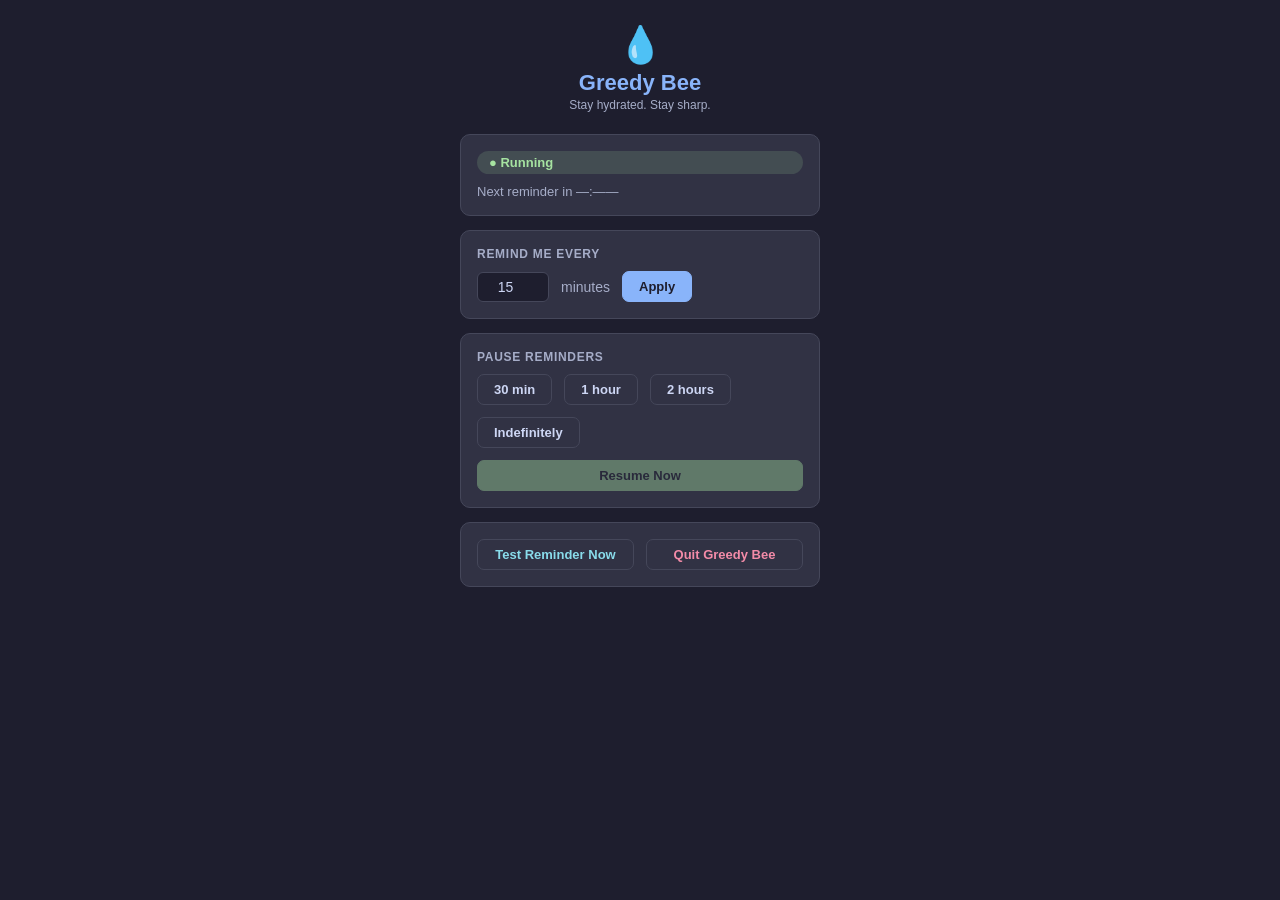
==== frontend/settings/index.html @ a537f65a "Initial commit — Greedy Bee v2 (Tauri rewrite) Rust + WebView2 rewrite of the Python/PyQt6 water rem" ====
<!DOCTYPE html>
<html lang="en">
<head>
  <meta charset="UTF-8" />
  <meta name="viewport" content="width=device-width, initial-scale=1.0" />
  <title>Greedy Bee</title>
  <link rel="stylesheet" href="settings.css" />
</head>
<body>
  <div class="app">

    <header>
      <div class="logo">💧</div>
      <div class="app-name">Greedy Bee</div>
      <div class="tagline">Stay hydrated. Stay sharp.</div>
    </header>

    <!-- Status card -->
    <div class="card">
      <div id="status-badge" class="badge badge-running">● Running</div>
      <div id="countdown-label" class="countdown">Next reminder in —:——</div>
    </div>

    <!-- Interval control -->
    <div class="card">
      <label class="section-label">Remind me every</label>
      <div class="row">
        <input id="interval-input" type="number" min="1" max="240" value="15" />
        <span class="unit">minutes</span>
        <button id="apply-btn" class="btn btn-primary">Apply</button>
      </div>
    </div>

    <!-- Pause controls -->
    <div class="card">
      <label class="section-label">Pause reminders</label>
      <div class="row wrap">
        <button class="btn btn-secondary" data-pause="30">30 min</button>
        <button class="btn btn-secondary" data-pause="60">1 hour</button>
        <button class="btn btn-secondary" data-pause="120">2 hours</button>
        <button class="btn btn-secondary" data-pause="0">Indefinitely</button>
      </div>
      <button id="resume-btn" class="btn btn-accent" disabled>Resume Now</button>
    </div>

    <!-- Test + Quit -->
    <div class="card actions-row">
      <button id="test-btn" class="btn btn-ghost">Test Reminder Now</button>
      <button id="quit-btn" class="btn btn-danger">Quit Greedy Bee</button>
    </div>

  </div>
  <script src="settings.js"></script>
</body>
</html>
---- frontend/settings/settings.css ----
:root {
  --bg:        #1e1e2e;
  --surface:   #313244;
  --border:    #45475a;
  --text:      #cdd6f4;
  --subtext:   #a6adc8;
  --blue:      #89b4fa;
  --green:     #a6e3a1;
  --peach:     #fab387;
  --red:       #f38ba8;
  --cyan:      #89dceb;
  --radius:    10px;
  --gap:       12px;
}

* { margin: 0; padding: 0; box-sizing: border-box; }

body {
  background: var(--bg);
  color: var(--text);
  font-family: 'Segoe UI', Arial, sans-serif;
  font-size: 14px;
  height: 100vh;
  overflow-y: auto;
}

.app {
  max-width: 400px;
  margin: 0 auto;
  padding: 24px 20px 32px;
  display: flex;
  flex-direction: column;
  gap: 14px;
}

/* Header */
header {
  text-align: center;
  padding-bottom: 8px;
}
.logo { font-size: 36px; margin-bottom: 4px; }
.app-name { font-size: 22px; font-weight: 700; color: var(--blue); }
.tagline { color: var(--subtext); font-size: 12px; margin-top: 2px; }

/* Cards */
.card {
  background: var(--surface);
  border: 1px solid var(--border);
  border-radius: var(--radius);
  padding: 16px;
  display: flex;
  flex-direction: column;
  gap: 10px;
}

.section-label {
  font-size: 12px;
  font-weight: 600;
  color: var(--subtext);
  text-transform: uppercase;
  letter-spacing: 0.06em;
}

/* Status */
.badge {
  display: inline-block;
  padding: 4px 12px;
  border-radius: 999px;
  font-weight: 700;
  font-size: 13px;
}
.badge-running { background: rgba(166,227,161,0.15); color: var(--green); }
.badge-paused  { background: rgba(250,179,135,0.15); color: var(--peach); }

.countdown {
  color: var(--subtext);
  font-size: 13px;
  font-variant-numeric: tabular-nums;
}

/* Interval row */
.row {
  display: flex;
  align-items: center;
  gap: var(--gap);
}
.row.wrap { flex-wrap: wrap; }

input[type="number"] {
  width: 72px;
  padding: 6px 10px;
  background: var(--bg);
  border: 1px solid var(--border);
  border-radius: 6px;
  color: var(--text);
  font-size: 14px;
  text-align: center;
}
input[type="number"]:focus {
  outline: none;
  border-color: var(--blue);
}
.unit { color: var(--subtext); }

/* Buttons */
.btn {
  padding: 7px 16px;
  border-radius: 7px;
  border: 1px solid transparent;
  font-size: 13px;
  font-weight: 600;
  cursor: pointer;
  transition: filter 120ms, opacity 120ms;
}
.btn:hover:not(:disabled) { filter: brightness(1.15); }
.btn:active:not(:disabled) { filter: brightness(0.9); }
.btn:disabled { opacity: 0.4; cursor: default; }

.btn-primary   { background: var(--blue);  color: var(--bg); border-color: var(--blue); }
.btn-secondary { background: var(--surface); color: var(--text); border-color: var(--border); }
.btn-accent    { background: var(--green); color: var(--bg); border-color: var(--green); width: 100%; margin-top: 2px; }
.btn-ghost     { background: transparent; color: var(--cyan); border-color: var(--border); flex: 1; }
.btn-danger    { background: transparent; color: var(--red);  border-color: var(--border); flex: 1; }

.actions-row {
  flex-direction: row;
  gap: var(--gap);
}
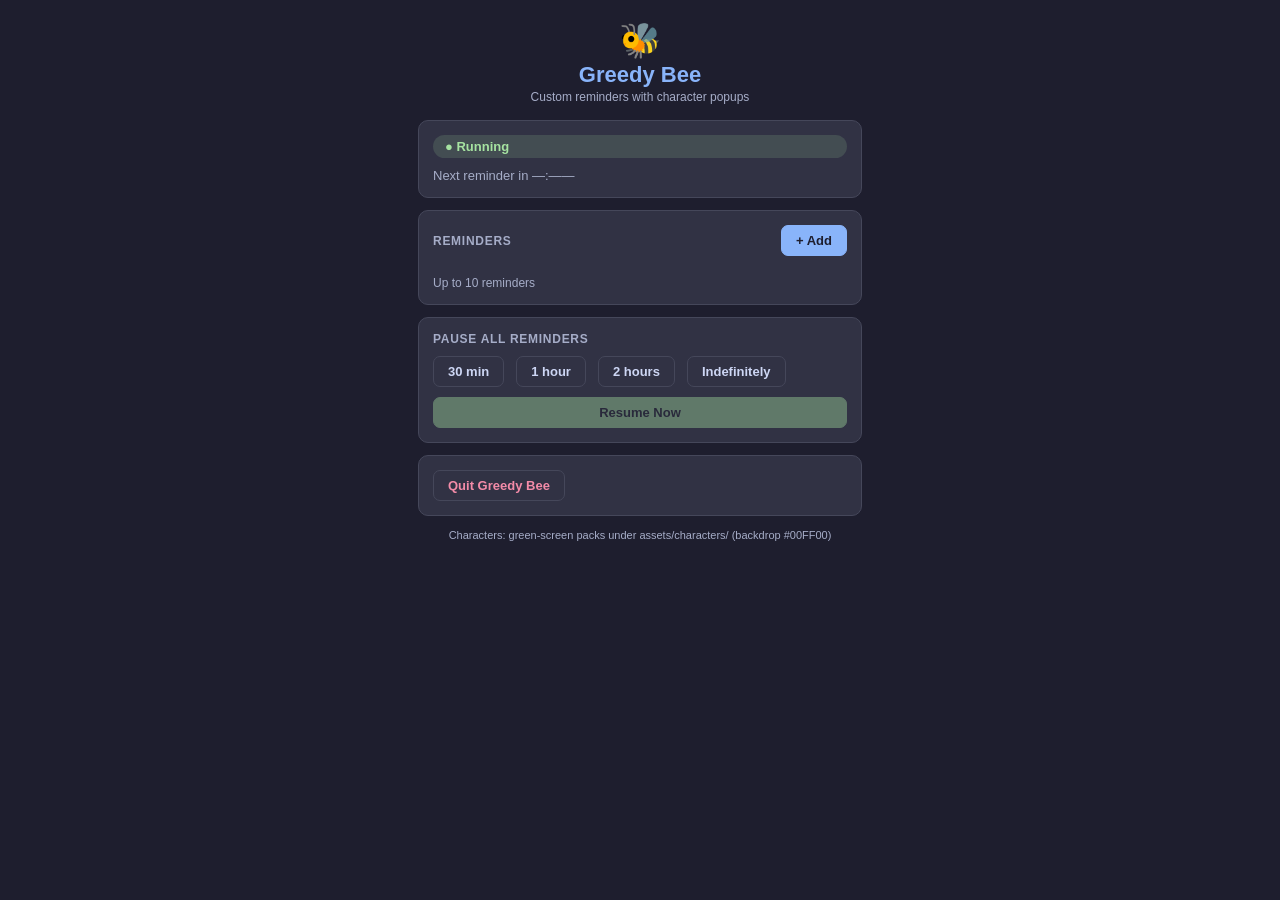
==== commit 6fd5f907: "Add multi-character reminders with Kaybie and Heysi video packs. Support per-reminder character/acti" ====
--- a/frontend/settings/index.html
+++ b/frontend/settings/index.html
@@ -10,30 +10,99 @@
   <div class="app">
 
     <header>
-      <div class="logo">💧</div>
+      <div class="logo">🐝</div>
       <div class="app-name">Greedy Bee</div>
-      <div class="tagline">Stay hydrated. Stay sharp.</div>
+      <div class="tagline">Custom reminders with character popups</div>
     </header>
 
-    <!-- Status card -->
     <div class="card">
       <div id="status-badge" class="badge badge-running">● Running</div>
       <div id="countdown-label" class="countdown">Next reminder in —:——</div>
     </div>
 
-    <!-- Interval control -->
     <div class="card">
-      <label class="section-label">Remind me every</label>
-      <div class="row">
-        <input id="interval-input" type="number" min="1" max="240" value="15" />
-        <span class="unit">minutes</span>
-        <button id="apply-btn" class="btn btn-primary">Apply</button>
+      <div class="row between">
+        <label class="section-label">Reminders</label>
+        <button id="add-btn" class="btn btn-primary">+ Add</button>
       </div>
+      <div id="reminder-list" class="reminder-list"></div>
+      <div id="reminder-cap" class="hint">Up to 10 reminders</div>
     </div>
 
-    <!-- Pause controls -->
+    <div id="editor-card" class="card editor hidden">
+      <label class="section-label" id="editor-title">Edit reminder</label>
+      <input type="hidden" id="edit-id" />
+
+      <label class="field-label">Name</label>
+      <input id="edit-name" type="text" maxlength="60" placeholder="Drink water" />
+
+      <label class="field-label">Character</label>
+      <div id="edit-character-picker" class="char-picker" role="listbox" aria-label="Character"></div>
+      <input type="hidden" id="edit-character" value="" />
+
+      <label class="field-label">Action</label>
+      <select id="edit-action"></select>
+
+      <label class="field-label">Popup message <span id="msg-count" class="counter">0/80</span></label>
+      <input id="edit-message" type="text" maxlength="80" placeholder="Did you remember to drink water?" />
+
+      <div id="board-field" class="hidden">
+        <label class="field-label">Board text <span id="board-count" class="counter">0/30</span></label>
+        <input id="edit-board" type="text" maxlength="100" placeholder="Stand up and stretch now" />
+        <div class="hint">20–30 characters, or a link (http/https)</div>
+      </div>
+
+      <label class="field-label">“Not yet” message</label>
+      <input id="edit-not-yet" type="text" maxlength="80" placeholder="Do it now!" />
+
+      <label class="field-label">Schedule</label>
+      <select id="edit-schedule-type">
+        <option value="interval">Every N minutes</option>
+        <option value="once">Once (date + time)</option>
+        <option value="daily">Daily at time</option>
+        <option value="weekly">Weekly on days</option>
+      </select>
+
+      <div id="sched-interval" class="sched-pane">
+        <div class="row">
+          <input id="edit-minutes" type="number" min="1" max="240" value="15" />
+          <span class="unit">minutes</span>
+        </div>
+      </div>
+
+      <div id="sched-once" class="sched-pane hidden">
+        <div class="row">
+          <input id="edit-date" type="date" />
+          <input id="edit-once-time" type="time" />
+        </div>
+      </div>
+
+      <div id="sched-daily" class="sched-pane hidden">
+        <input id="edit-daily-time" type="time" />
+      </div>
+
+      <div id="sched-weekly" class="sched-pane hidden">
+        <div class="days" id="edit-days">
+          <label><input type="checkbox" value="0" /> Mon</label>
+          <label><input type="checkbox" value="1" /> Tue</label>
+          <label><input type="checkbox" value="2" /> Wed</label>
+          <label><input type="checkbox" value="3" /> Thu</label>
+          <label><input type="checkbox" value="4" /> Fri</label>
+          <label><input type="checkbox" value="5" /> Sat</label>
+          <label><input type="checkbox" value="6" /> Sun</label>
+        </div>
+        <input id="edit-weekly-time" type="time" />
+      </div>
+
+      <div class="row">
+        <button id="save-btn" class="btn btn-primary grow">Save</button>
+        <button id="cancel-btn" class="btn btn-secondary">Cancel</button>
+      </div>
+      <div id="editor-error" class="error"></div>
+    </div>
+
     <div class="card">
-      <label class="section-label">Pause reminders</label>
+      <label class="section-label">Pause all reminders</label>
       <div class="row wrap">
         <button class="btn btn-secondary" data-pause="30">30 min</button>
         <button class="btn btn-secondary" data-pause="60">1 hour</button>
@@ -43,10 +112,12 @@
       <button id="resume-btn" class="btn btn-accent" disabled>Resume Now</button>
     </div>
 
-    <!-- Test + Quit -->
     <div class="card actions-row">
-      <button id="test-btn" class="btn btn-ghost">Test Reminder Now</button>
       <button id="quit-btn" class="btn btn-danger">Quit Greedy Bee</button>
+    </div>
+
+    <div class="about" id="about-credits">
+      Characters: green-screen packs under assets/characters/ (backdrop #00FF00)
     </div>
 
   </div>
--- a/frontend/settings/settings.css
+++ b/frontend/settings/settings.css
@@ -25,29 +25,24 @@
 }
 
 .app {
-  max-width: 400px;
+  max-width: 480px;
   margin: 0 auto;
-  padding: 24px 20px 32px;
-  display: flex;
-  flex-direction: column;
-  gap: 14px;
-}
-
-/* Header */
-header {
-  text-align: center;
-  padding-bottom: 8px;
-}
-.logo { font-size: 36px; margin-bottom: 4px; }
+  padding: 20px 18px 28px;
+  display: flex;
+  flex-direction: column;
+  gap: 12px;
+}
+
+header { text-align: center; padding-bottom: 4px; }
+.logo { font-size: 34px; margin-bottom: 2px; }
 .app-name { font-size: 22px; font-weight: 700; color: var(--blue); }
 .tagline { color: var(--subtext); font-size: 12px; margin-top: 2px; }
 
-/* Cards */
 .card {
   background: var(--surface);
   border: 1px solid var(--border);
   border-radius: var(--radius);
-  padding: 16px;
+  padding: 14px;
   display: flex;
   flex-direction: column;
   gap: 10px;
@@ -61,7 +56,12 @@
   letter-spacing: 0.06em;
 }
 
-/* Status */
+.field-label {
+  font-size: 12px;
+  color: var(--subtext);
+  margin-top: 2px;
+}
+
 .badge {
   display: inline-block;
   padding: 4px 12px;
@@ -78,33 +78,39 @@
   font-variant-numeric: tabular-nums;
 }
 
-/* Interval row */
 .row {
   display: flex;
   align-items: center;
   gap: var(--gap);
 }
 .row.wrap { flex-wrap: wrap; }
-
-input[type="number"] {
-  width: 72px;
-  padding: 6px 10px;
+.row.between { justify-content: space-between; }
+.grow { flex: 1; }
+.field { display: flex; flex-direction: column; gap: 4px; }
+
+input[type="number"],
+input[type="text"],
+input[type="date"],
+input[type="time"],
+select {
+  width: 100%;
+  padding: 7px 10px;
   background: var(--bg);
   border: 1px solid var(--border);
   border-radius: 6px;
   color: var(--text);
   font-size: 14px;
-  text-align: center;
-}
-input[type="number"]:focus {
+}
+input[type="number"] { width: 80px; text-align: center; }
+input:focus, select:focus {
   outline: none;
   border-color: var(--blue);
 }
 .unit { color: var(--subtext); }
-
-/* Buttons */
+.counter { float: right; font-weight: 400; }
+
 .btn {
-  padding: 7px 16px;
+  padding: 7px 14px;
   border-radius: 7px;
   border: 1px solid transparent;
   font-size: 13px;
@@ -113,16 +119,86 @@
   transition: filter 120ms, opacity 120ms;
 }
 .btn:hover:not(:disabled) { filter: brightness(1.15); }
-.btn:active:not(:disabled) { filter: brightness(0.9); }
 .btn:disabled { opacity: 0.4; cursor: default; }
 
 .btn-primary   { background: var(--blue);  color: var(--bg); border-color: var(--blue); }
 .btn-secondary { background: var(--surface); color: var(--text); border-color: var(--border); }
-.btn-accent    { background: var(--green); color: var(--bg); border-color: var(--green); width: 100%; margin-top: 2px; }
-.btn-ghost     { background: transparent; color: var(--cyan); border-color: var(--border); flex: 1; }
-.btn-danger    { background: transparent; color: var(--red);  border-color: var(--border); flex: 1; }
-
-.actions-row {
-  flex-direction: row;
-  gap: var(--gap);
-}
+.btn-accent    { background: var(--green); color: var(--bg); border-color: var(--green); width: 100%; }
+.btn-ghost     { background: transparent; color: var(--cyan); border-color: var(--border); }
+.btn-danger    { background: transparent; color: var(--red);  border-color: var(--border); }
+
+.actions-row { flex-direction: row; }
+
+.reminder-list { display: flex; flex-direction: column; gap: 10px; }
+.reminder-card {
+  background: var(--bg);
+  border: 1px solid var(--border);
+  border-radius: 8px;
+  padding: 10px;
+  display: flex;
+  flex-direction: column;
+  gap: 8px;
+}
+.reminder-top { display: flex; justify-content: space-between; gap: 8px; }
+.reminder-name { font-weight: 700; }
+.reminder-meta, .reminder-next { font-size: 12px; color: var(--subtext); }
+.toggle { font-size: 12px; color: var(--subtext); display: flex; align-items: center; gap: 4px; }
+
+.days {
+  display: flex;
+  flex-wrap: wrap;
+  gap: 8px;
+  font-size: 12px;
+  color: var(--subtext);
+}
+.days label { display: flex; align-items: center; gap: 3px; }
+
+.hint { font-size: 12px; color: var(--subtext); }
+.error { color: var(--red); font-size: 12px; min-height: 16px; }
+.hidden { display: none !important; }
+
+.char-picker {
+  display: flex;
+  flex-wrap: wrap;
+  gap: 10px;
+}
+.char-card {
+  width: 96px;
+  padding: 6px;
+  border: 2px solid var(--border);
+  border-radius: 8px;
+  background: var(--bg);
+  cursor: pointer;
+  display: flex;
+  flex-direction: column;
+  align-items: center;
+  gap: 6px;
+  color: var(--text);
+  font: inherit;
+}
+.char-card:hover { border-color: var(--blue); }
+.char-card.selected {
+  border-color: var(--blue);
+  box-shadow: 0 0 0 1px var(--blue);
+}
+.char-card img {
+  width: 80px;
+  height: 80px;
+  object-fit: contain;
+  background: #1a3c2c;
+  border-radius: 6px;
+  display: block;
+}
+.char-card .char-name {
+  font-size: 12px;
+  font-weight: 600;
+  text-align: center;
+  line-height: 1.2;
+}
+.about {
+  font-size: 11px;
+  color: var(--subtext);
+  text-align: center;
+  line-height: 1.4;
+  padding: 0 8px;
+}
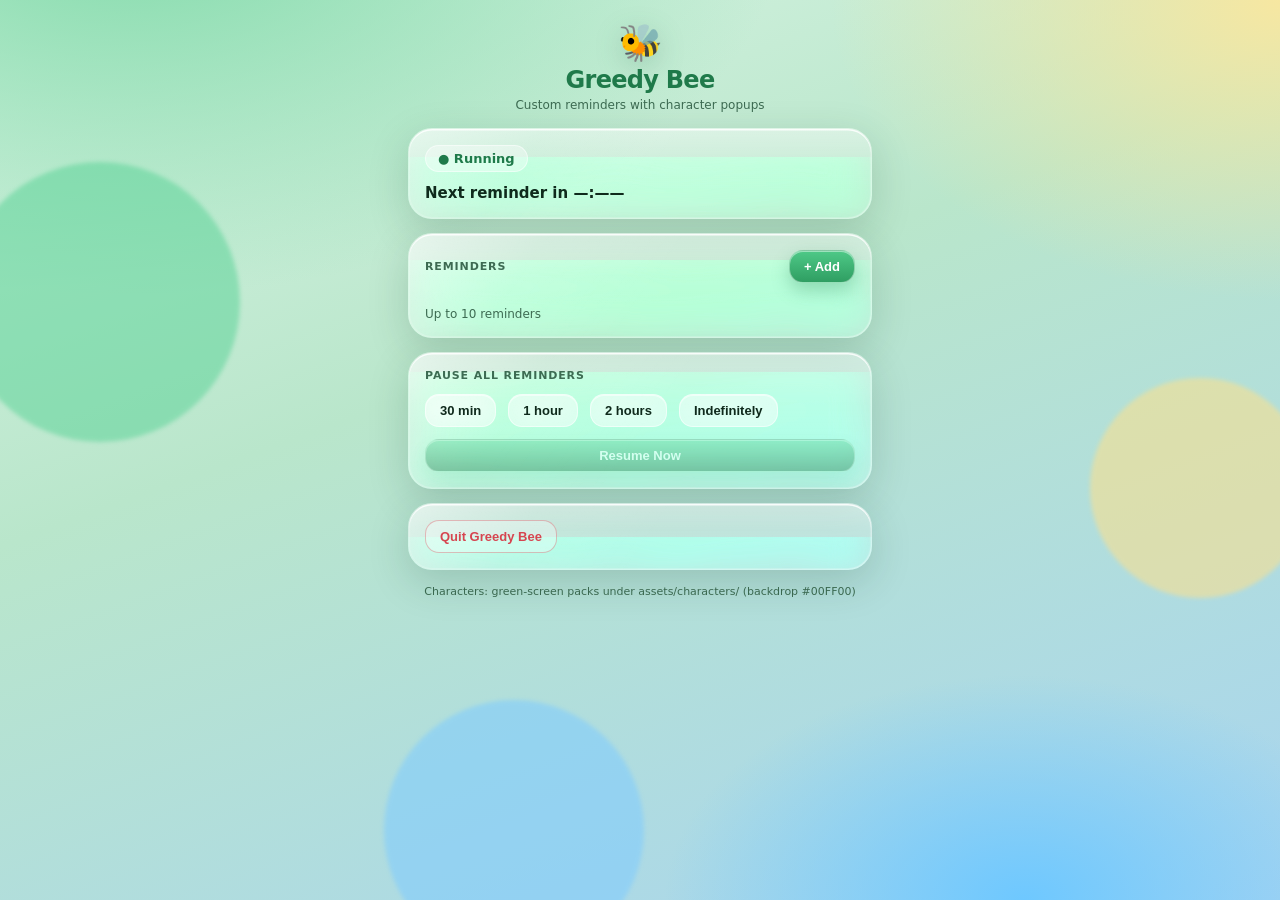
==== commit f64accf4: "Fix live reminder timers, pause resume, overlay crop, and liquid glass. Countdown fields now use cam" ====
--- a/frontend/settings/index.html
+++ b/frontend/settings/index.html
@@ -7,6 +7,21 @@
   <link rel="stylesheet" href="settings.css" />
 </head>
 <body>
+  <!-- Busy backdrop so liquid glass can refract / frost something visible -->
+  <div class="bg-orbs" aria-hidden="true">
+    <span class="orb orb-a"></span>
+    <span class="orb orb-b"></span>
+    <span class="orb orb-c"></span>
+  </div>
+
+  <svg width="0" height="0" aria-hidden="true" style="position:absolute">
+    <filter id="lg-refract" x="-20%" y="-20%" width="140%" height="140%">
+      <feTurbulence type="fractalNoise" baseFrequency="0.008 0.012" numOctaves="2" seed="9" result="n"/>
+      <feGaussianBlur in="n" stdDeviation="1.4" result="s"/>
+      <feDisplacementMap in="SourceGraphic" in2="s" scale="28" xChannelSelector="R" yChannelSelector="G"/>
+    </filter>
+  </svg>
+
   <div class="app">
 
     <header>
@@ -15,12 +30,12 @@
       <div class="tagline">Custom reminders with character popups</div>
     </header>
 
-    <div class="card">
+    <div class="card liquid-glass">
       <div id="status-badge" class="badge badge-running">● Running</div>
       <div id="countdown-label" class="countdown">Next reminder in —:——</div>
     </div>
 
-    <div class="card">
+    <div class="card liquid-glass">
       <div class="row between">
         <label class="section-label">Reminders</label>
         <button id="add-btn" class="btn btn-primary">+ Add</button>
@@ -29,7 +44,7 @@
       <div id="reminder-cap" class="hint">Up to 10 reminders</div>
     </div>
 
-    <div id="editor-card" class="card editor hidden">
+    <div id="editor-card" class="card liquid-glass editor hidden">
       <label class="section-label" id="editor-title">Edit reminder</label>
       <input type="hidden" id="edit-id" />
 
@@ -101,7 +116,7 @@
       <div id="editor-error" class="error"></div>
     </div>
 
-    <div class="card">
+    <div class="card liquid-glass">
       <label class="section-label">Pause all reminders</label>
       <div class="row wrap">
         <button class="btn btn-secondary" data-pause="30">30 min</button>
@@ -112,7 +127,7 @@
       <button id="resume-btn" class="btn btn-accent" disabled>Resume Now</button>
     </div>
 
-    <div class="card actions-row">
+    <div class="card liquid-glass actions-row">
       <button id="quit-btn" class="btn btn-danger">Quit Greedy Bee</button>
     </div>
 
--- a/frontend/settings/settings.css
+++ b/frontend/settings/settings.css
@@ -1,59 +1,150 @@
 :root {
-  --bg:        #1e1e2e;
-  --surface:   #313244;
-  --border:    #45475a;
-  --text:      #cdd6f4;
-  --subtext:   #a6adc8;
-  --blue:      #89b4fa;
-  --green:     #a6e3a1;
-  --peach:     #fab387;
-  --red:       #f38ba8;
-  --cyan:      #89dceb;
-  --radius:    10px;
-  --gap:       12px;
+  --text: #0f2a1c;
+  --subtext: #3d6b52;
+  --accent: #2f9e62;
+  --accent-deep: #1f7a4a;
+  --danger: #d64550;
+  /* Apple-style liquid glass: low-alpha tint + heavy saturate + specular rim */
+  --tint: rgba(255, 255, 255, 0.14);
+  --rim: rgba(255, 255, 255, 0.38);
+  --blur: 18px;
+  --sat: 190%;
+  --radius: 24px;
+  --gap: 12px;
 }
 
 * { margin: 0; padding: 0; box-sizing: border-box; }
 
 body {
-  background: var(--bg);
+  position: relative;
+  min-height: 100vh;
   color: var(--text);
-  font-family: 'Segoe UI', Arial, sans-serif;
+  font-family: 'Segoe UI', system-ui, sans-serif;
   font-size: 14px;
-  height: 100vh;
   overflow-y: auto;
+  background: #c8e6d4;
+}
+
+.bg-orbs {
+  position: fixed;
+  inset: 0;
+  z-index: 0;
+  overflow: hidden;
+  background:
+    radial-gradient(1200px 700px at 10% -10%, #7fd9a8 0%, transparent 55%),
+    radial-gradient(900px 600px at 100% 0%, #f7e7a1 0%, transparent 50%),
+    radial-gradient(800px 500px at 80% 100%, #6ec8ff 0%, transparent 45%),
+    linear-gradient(160deg, #d9f5e4 0%, #b9e6cb 40%, #a8d4f0 100%);
+}
+.orb {
+  position: absolute;
+  border-radius: 50%;
+  filter: blur(2px);
+  opacity: 0.55;
+  animation: drift 14s ease-in-out infinite alternate;
+}
+.orb-a { width: 280px; height: 280px; left: -40px; top: 18%; background: #5fd49a; }
+.orb-b { width: 220px; height: 220px; right: -30px; top: 42%; background: #ffe08a; animation-delay: -4s; }
+.orb-c { width: 260px; height: 260px; left: 30%; bottom: -60px; background: #7ecbff; animation-delay: -8s; }
+
+@keyframes drift {
+  from { transform: translate3d(0, 0, 0) scale(1); }
+  to { transform: translate3d(24px, -18px, 0) scale(1.08); }
 }
 
 .app {
-  max-width: 480px;
+  position: relative;
+  z-index: 1;
+  max-width: 500px;
   margin: 0 auto;
-  padding: 20px 18px 28px;
+  padding: 22px 18px 32px;
+  display: flex;
+  flex-direction: column;
+  gap: 14px;
+}
+
+header { text-align: center; padding-bottom: 2px; }
+.logo { font-size: 36px; margin-bottom: 2px; filter: drop-shadow(0 6px 14px rgba(20,80,50,0.22)); }
+.app-name {
+  font-size: 24px;
+  font-weight: 750;
+  color: var(--accent-deep);
+  letter-spacing: -0.03em;
+}
+.tagline { color: var(--subtext); font-size: 12px; margin-top: 4px; }
+
+.liquid-glass {
+  position: relative;
+  isolation: isolate;
+  background: var(--tint);
+  -webkit-backdrop-filter: blur(var(--blur)) saturate(var(--sat)) brightness(1.1);
+  backdrop-filter: blur(var(--blur)) saturate(var(--sat)) brightness(1.1);
+  border: 1px solid var(--rim);
+  border-radius: var(--radius);
+  /* Specular rim (top edge) is the tell for liquid glass vs flat glassmorphism */
+  box-shadow:
+    0 12px 40px rgba(15, 60, 40, 0.18),
+    inset 0 1.5px 0 rgba(255, 255, 255, 0.85),
+    inset 0 -1px 0 rgba(255, 255, 255, 0.16),
+    inset 1px 0 1px rgba(255, 255, 255, 0.22),
+    inset -1px 0 1px rgba(255, 255, 255, 0.22);
+}
+
+@supports (backdrop-filter: url('#lg-refract')) {
+  .liquid-glass {
+    backdrop-filter: blur(var(--blur)) saturate(var(--sat)) brightness(1.1) url('#lg-refract');
+    -webkit-backdrop-filter: blur(var(--blur)) saturate(var(--sat)) brightness(1.1) url('#lg-refract');
+  }
+}
+
+.liquid-glass::before {
+  content: "";
+  position: absolute;
+  inset: 0;
+  border-radius: inherit;
+  pointer-events: none;
+  background: linear-gradient(
+    180deg,
+    rgba(255, 255, 255, 0.32) 0%,
+    rgba(255, 255, 255, 0.06) 40%,
+    transparent 68%
+  );
+}
+
+.liquid-glass::after {
+  content: "";
+  position: absolute;
+  inset: 0;
+  border-radius: inherit;
+  pointer-events: none;
+  background: linear-gradient(
+    125deg,
+    rgba(255, 255, 255, 0.5) 0%,
+    rgba(255, 255, 255, 0.08) 26%,
+    transparent 52%
+  );
+  mix-blend-mode: soft-light;
+  opacity: 0.9;
+}
+
+.card {
+  padding: 16px;
   display: flex;
   flex-direction: column;
   gap: 12px;
 }
 
-header { text-align: center; padding-bottom: 4px; }
-.logo { font-size: 34px; margin-bottom: 2px; }
-.app-name { font-size: 22px; font-weight: 700; color: var(--blue); }
-.tagline { color: var(--subtext); font-size: 12px; margin-top: 2px; }
-
-.card {
-  background: var(--surface);
-  border: 1px solid var(--border);
-  border-radius: var(--radius);
-  padding: 14px;
-  display: flex;
-  flex-direction: column;
-  gap: 10px;
+.card > * {
+  position: relative;
+  z-index: 1;
 }
 
 .section-label {
-  font-size: 12px;
-  font-weight: 600;
+  font-size: 11px;
+  font-weight: 700;
   color: var(--subtext);
   text-transform: uppercase;
-  letter-spacing: 0.06em;
+  letter-spacing: 0.08em;
 }
 
 .field-label {
@@ -63,18 +154,24 @@
 }
 
 .badge {
-  display: inline-block;
-  padding: 4px 12px;
+  display: inline-flex;
+  align-items: center;
+  gap: 6px;
+  padding: 5px 12px;
   border-radius: 999px;
   font-weight: 700;
   font-size: 13px;
-}
-.badge-running { background: rgba(166,227,161,0.15); color: var(--green); }
-.badge-paused  { background: rgba(250,179,135,0.15); color: var(--peach); }
+  background: rgba(255, 255, 255, 0.35);
+  border: 1px solid rgba(255, 255, 255, 0.5);
+  width: fit-content;
+}
+.badge-running { color: var(--accent-deep); }
+.badge-paused { color: #9a5b1a; }
 
 .countdown {
-  color: var(--subtext);
-  font-size: 13px;
+  color: var(--text);
+  font-size: 15px;
+  font-weight: 650;
   font-variant-numeric: tabular-nums;
 }
 
@@ -86,7 +183,6 @@
 .row.wrap { flex-wrap: wrap; }
 .row.between { justify-content: space-between; }
 .grow { flex: 1; }
-.field { display: flex; flex-direction: column; gap: 4px; }
 
 input[type="number"],
 input[type="text"],
@@ -94,55 +190,162 @@
 input[type="time"],
 select {
   width: 100%;
-  padding: 7px 10px;
-  background: var(--bg);
-  border: 1px solid var(--border);
-  border-radius: 6px;
+  padding: 9px 12px;
+  background: rgba(255, 255, 255, 0.4);
+  -webkit-backdrop-filter: blur(10px);
+  backdrop-filter: blur(10px);
+  border: 1px solid rgba(255, 255, 255, 0.55);
+  border-radius: 14px;
   color: var(--text);
   font-size: 14px;
+  box-shadow: inset 0 1px 0 rgba(255,255,255,0.55);
 }
 input[type="number"] { width: 80px; text-align: center; }
 input:focus, select:focus {
   outline: none;
-  border-color: var(--blue);
+  border-color: rgba(47, 158, 98, 0.7);
+  box-shadow: inset 0 1px 0 rgba(255,255,255,0.55), 0 0 0 3px rgba(47, 158, 98, 0.2);
 }
 .unit { color: var(--subtext); }
 .counter { float: right; font-weight: 400; }
 
 .btn {
-  padding: 7px 14px;
-  border-radius: 7px;
+  padding: 8px 14px;
+  border-radius: 14px;
   border: 1px solid transparent;
   font-size: 13px;
-  font-weight: 600;
+  font-weight: 650;
   cursor: pointer;
-  transition: filter 120ms, opacity 120ms;
-}
-.btn:hover:not(:disabled) { filter: brightness(1.15); }
-.btn:disabled { opacity: 0.4; cursor: default; }
-
-.btn-primary   { background: var(--blue);  color: var(--bg); border-color: var(--blue); }
-.btn-secondary { background: var(--surface); color: var(--text); border-color: var(--border); }
-.btn-accent    { background: var(--green); color: var(--bg); border-color: var(--green); width: 100%; }
-.btn-ghost     { background: transparent; color: var(--cyan); border-color: var(--border); }
-.btn-danger    { background: transparent; color: var(--red);  border-color: var(--border); }
+  transition: transform 120ms, filter 120ms, opacity 120ms, box-shadow 120ms;
+}
+.btn:hover:not(:disabled) { filter: brightness(1.04); transform: translateY(-1px); }
+.btn:disabled { opacity: 0.42; cursor: default; transform: none; }
+
+.btn-primary {
+  background: linear-gradient(180deg, #4ec987 0%, var(--accent) 100%);
+  color: #fff;
+  border-color: rgba(255, 255, 255, 0.4);
+  box-shadow: inset 0 1px 0 rgba(255,255,255,0.45), 0 8px 18px rgba(31, 122, 74, 0.28);
+}
+.btn-secondary {
+  background: rgba(255, 255, 255, 0.42);
+  color: var(--text);
+  border-color: rgba(255, 255, 255, 0.55);
+  -webkit-backdrop-filter: blur(10px);
+  backdrop-filter: blur(10px);
+  box-shadow: inset 0 1px 0 rgba(255,255,255,0.55);
+}
+.btn-accent {
+  background: linear-gradient(180deg, #5fd49a 0%, var(--accent-deep) 100%);
+  color: #fff;
+  border-color: rgba(255, 255, 255, 0.35);
+  width: 100%;
+  box-shadow: inset 0 1px 0 rgba(255,255,255,0.4), 0 8px 18px rgba(31, 122, 74, 0.25);
+}
+.btn-ghost {
+  background: transparent;
+  color: var(--accent-deep);
+  border-color: rgba(47, 158, 98, 0.35);
+}
+.btn-danger {
+  background: rgba(255, 255, 255, 0.3);
+  color: var(--danger);
+  border-color: rgba(214, 69, 80, 0.35);
+}
+.btn-sm { padding: 6px 10px; font-size: 12px; border-radius: 11px; }
 
 .actions-row { flex-direction: row; }
 
-.reminder-list { display: flex; flex-direction: column; gap: 10px; }
-.reminder-card {
-  background: var(--bg);
-  border: 1px solid var(--border);
-  border-radius: 8px;
-  padding: 10px;
-  display: flex;
-  flex-direction: column;
+/* Accordion reminder list */
+.reminder-list { display: flex; flex-direction: column; gap: 8px; }
+
+.reminder-item {
+  border-radius: 16px;
+  background: rgba(255, 255, 255, 0.28);
+  border: 1px solid rgba(255, 255, 255, 0.5);
+  box-shadow: inset 0 1px 0 rgba(255,255,255,0.55);
+  overflow: hidden;
+  transition: background 160ms, box-shadow 160ms;
+}
+.reminder-item.open {
+  background: rgba(255, 255, 255, 0.4);
+  box-shadow: inset 0 1px 0 rgba(255,255,255,0.65), 0 8px 22px rgba(15, 60, 40, 0.1);
+}
+.reminder-item.active-fire {
+  border-color: rgba(47, 158, 98, 0.65);
+}
+
+.reminder-summary {
+  width: 100%;
+  display: grid;
+  grid-template-columns: 1fr auto auto;
+  gap: 10px;
+  align-items: center;
+  padding: 12px 12px 12px 14px;
+  border: 0;
+  background: transparent;
+  color: inherit;
+  font: inherit;
+  text-align: left;
+  cursor: pointer;
+}
+.reminder-summary:hover { background: rgba(255, 255, 255, 0.18); }
+
+.reminder-title {
+  font-weight: 700;
+  font-size: 14px;
+  line-height: 1.25;
+}
+.reminder-sub {
+  font-size: 11px;
+  color: var(--subtext);
+  margin-top: 2px;
+}
+.reminder-timer {
+  font-variant-numeric: tabular-nums;
+  font-weight: 750;
+  font-size: 14px;
+  color: var(--accent-deep);
+  min-width: 52px;
+  text-align: right;
+}
+.reminder-timer.due { color: #b45309; }
+.reminder-timer.disabled { color: var(--subtext); font-weight: 600; }
+
+.chevron {
+  width: 18px;
+  height: 18px;
+  opacity: 0.55;
+  transition: transform 160ms;
+}
+.reminder-item.open .chevron { transform: rotate(180deg); }
+
+.reminder-panel {
+  display: none;
+  padding: 0 12px 12px;
+  border-top: 1px solid rgba(255, 255, 255, 0.35);
+}
+.reminder-item.open .reminder-panel { display: block; padding-top: 10px; }
+
+.reminder-panel-meta {
+  font-size: 12px;
+  color: var(--subtext);
+  margin-bottom: 10px;
+}
+.reminder-actions {
+  display: flex;
+  flex-wrap: wrap;
   gap: 8px;
-}
-.reminder-top { display: flex; justify-content: space-between; gap: 8px; }
-.reminder-name { font-weight: 700; }
-.reminder-meta, .reminder-next { font-size: 12px; color: var(--subtext); }
-.toggle { font-size: 12px; color: var(--subtext); display: flex; align-items: center; gap: 4px; }
+  align-items: center;
+}
+.toggle {
+  margin-left: auto;
+  font-size: 12px;
+  color: var(--subtext);
+  display: flex;
+  align-items: center;
+  gap: 4px;
+}
 
 .days {
   display: flex;
@@ -154,7 +357,7 @@
 .days label { display: flex; align-items: center; gap: 3px; }
 
 .hint { font-size: 12px; color: var(--subtext); }
-.error { color: var(--red); font-size: 12px; min-height: 16px; }
+.error { color: var(--danger); font-size: 12px; min-height: 16px; }
 .hidden { display: none !important; }
 
 .char-picker {
@@ -163,11 +366,14 @@
   gap: 10px;
 }
 .char-card {
-  width: 96px;
-  padding: 6px;
-  border: 2px solid var(--border);
-  border-radius: 8px;
-  background: var(--bg);
+  width: 108px;
+  padding: 8px;
+  border: 1px solid rgba(255, 255, 255, 0.55);
+  border-radius: 18px;
+  background: rgba(255, 255, 255, 0.32);
+  -webkit-backdrop-filter: blur(12px) saturate(160%);
+  backdrop-filter: blur(12px) saturate(160%);
+  box-shadow: inset 0 1px 0 rgba(255,255,255,0.6), 0 8px 18px rgba(15, 60, 40, 0.1);
   cursor: pointer;
   display: flex;
   flex-direction: column;
@@ -175,25 +381,29 @@
   gap: 6px;
   color: var(--text);
   font: inherit;
-}
-.char-card:hover { border-color: var(--blue); }
+  transition: border-color 120ms, box-shadow 120ms, transform 120ms;
+}
+.char-card:hover {
+  border-color: rgba(47, 158, 98, 0.55);
+  transform: translateY(-1px);
+}
 .char-card.selected {
-  border-color: var(--blue);
-  box-shadow: 0 0 0 1px var(--blue);
+  border-color: var(--accent);
+  box-shadow: inset 0 1px 0 rgba(255,255,255,0.7), 0 0 0 2px rgba(47, 158, 98, 0.3), 0 10px 22px rgba(31, 122, 74, 0.16);
 }
 .char-card img {
-  width: 80px;
-  height: 80px;
-  object-fit: contain;
-  background: #1a3c2c;
-  border-radius: 6px;
+  width: 88px;
+  height: 88px;
+  object-fit: cover;
+  background: rgba(216, 240, 224, 0.8);
+  border-radius: 14px;
   display: block;
 }
 .char-card .char-name {
   font-size: 12px;
-  font-weight: 600;
+  font-weight: 700;
   text-align: center;
-  line-height: 1.2;
+  color: var(--accent-deep);
 }
 .about {
   font-size: 11px;
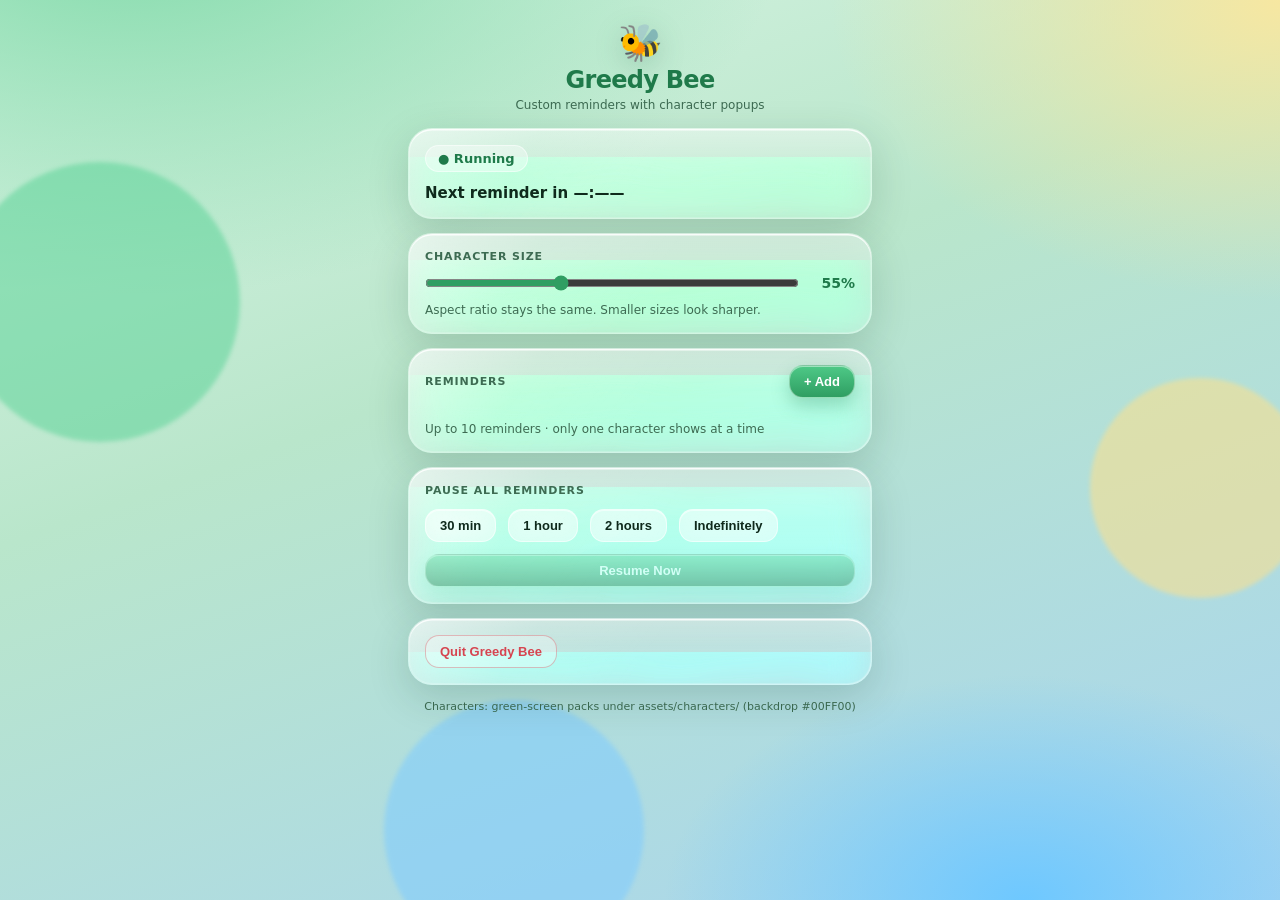
==== commit a998e5ab: "Add character size control and keep overlay until acknowledged. Users can scale the character while " ====
--- a/frontend/settings/index.html
+++ b/frontend/settings/index.html
@@ -36,12 +36,21 @@
     </div>
 
     <div class="card liquid-glass">
+      <label class="section-label">Character size</label>
+      <div class="row size-row">
+        <input id="character-size" type="range" min="30" max="100" step="5" value="55" />
+        <span id="character-size-label" class="size-value">55%</span>
+      </div>
+      <div class="hint">Aspect ratio stays the same. Smaller sizes look sharper.</div>
+    </div>
+
+    <div class="card liquid-glass">
       <div class="row between">
         <label class="section-label">Reminders</label>
         <button id="add-btn" class="btn btn-primary">+ Add</button>
       </div>
       <div id="reminder-list" class="reminder-list"></div>
-      <div id="reminder-cap" class="hint">Up to 10 reminders</div>
+      <div id="reminder-cap" class="hint">Up to 10 reminders · only one character shows at a time</div>
     </div>
 
     <div id="editor-card" class="card liquid-glass editor hidden">
--- a/frontend/settings/settings.css
+++ b/frontend/settings/settings.css
@@ -175,6 +175,23 @@
   font-variant-numeric: tabular-nums;
 }
 
+.size-row {
+  align-items: center;
+}
+.size-row input[type="range"] {
+  flex: 1;
+  width: auto;
+  accent-color: var(--accent);
+  cursor: pointer;
+}
+.size-value {
+  min-width: 44px;
+  text-align: right;
+  font-weight: 750;
+  font-variant-numeric: tabular-nums;
+  color: var(--accent-deep);
+}
+
 .row {
   display: flex;
   align-items: center;
